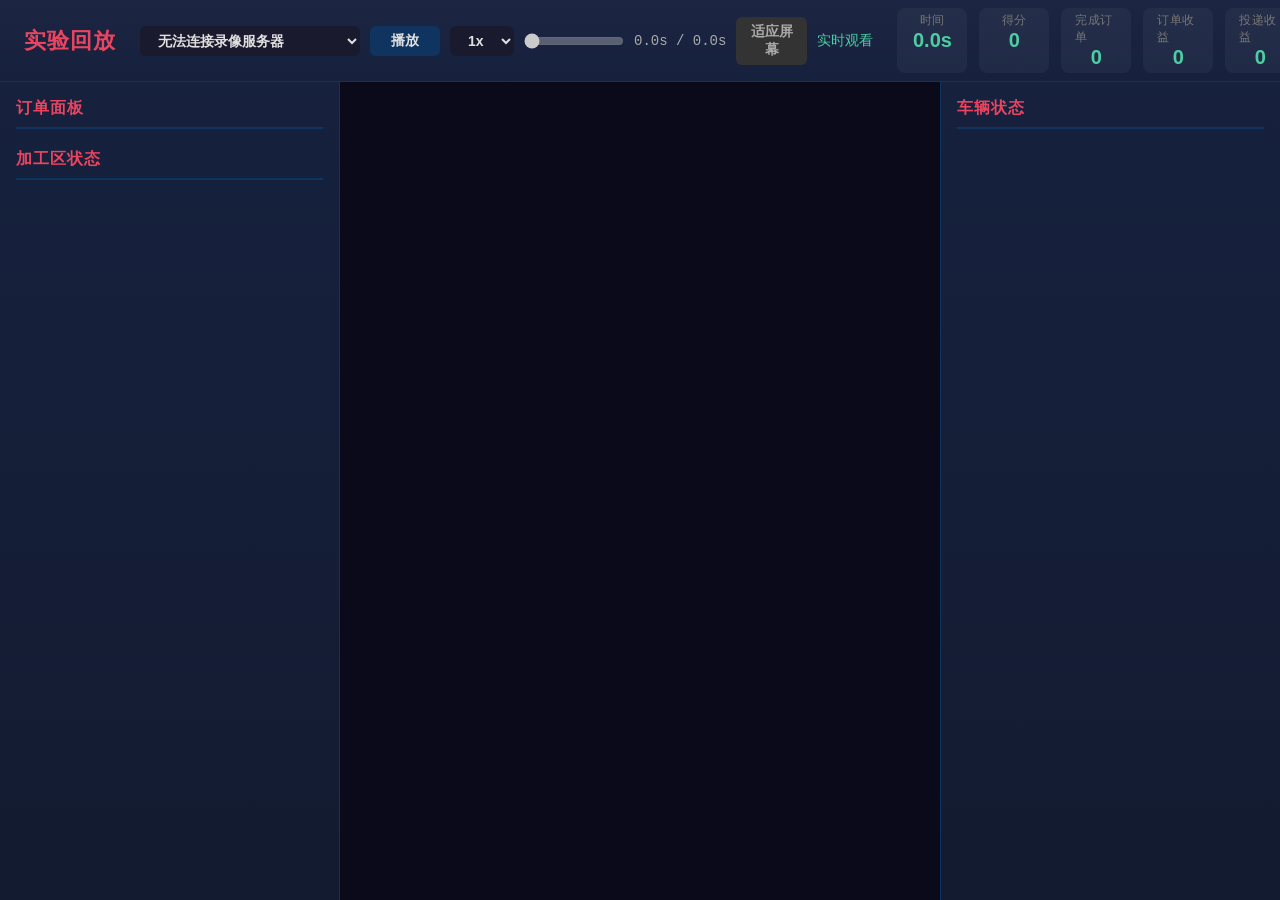
==== frontend/replay.html @ 47bfac2d "init Co-Authored-By: Claude Opus 4.7 <noreply@anthropic.com>" ====
<!DOCTYPE html>
<html lang="zh-CN">
<head>
    <meta charset="UTF-8">
    <meta name="viewport" content="width=device-width, initial-scale=1.0">
    <title>实验回放 - 多智能体供应链协同实验</title>
    <link rel="stylesheet" href="style.css">
    <style>
        #replay-controls {
            display: flex;
            align-items: center;
            gap: 10px;
        }
        #replay-controls select,
        #replay-controls button {
            padding: 6px 14px;
            border: none;
            border-radius: 6px;
            cursor: pointer;
            font-size: 14px;
            font-weight: 600;
            transition: all 0.2s;
        }
        #recording-select {
            background: #1a1a2e;
            color: #e0e0e0;
            border: 1px solid #0f3460;
            min-width: 220px;
            max-width: 320px;
        }
        #btn-play {
            background: #0f3460;
            color: #e0e0e0;
            min-width: 70px;
        }
        #btn-play:hover { background: #e94560; color: white; }
        #speed-select {
            background: #1a1a2e;
            color: #e0e0e0;
            border: 1px solid #0f3460;
        }
        #scrubber {
            flex: 1;
            min-width: 100px;
            max-width: 400px;
            cursor: pointer;
        }
        #replay-time {
            font-size: 14px;
            color: #aaa;
            white-space: nowrap;
            font-family: monospace;
        }
        .nav-link {
            color: #4ecca3;
            text-decoration: none;
            font-size: 14px;
            white-space: nowrap;
        }
        .nav-link:hover { color: #e94560; }
        #btn-fit-replay {
            background: #333;
            color: #aaa;
        }
        #btn-fit-replay:hover { background: #555; color: white; }
        .replay-status {
            font-size: 13px;
            color: #777;
            white-space: nowrap;
        }
    </style>
</head>
<body>
    <div id="app">
        <div id="header">
            <div id="title">实验回放</div>
            <div id="replay-controls">
                <select id="recording-select">
                    <option value="">选择录像...</option>
                </select>
                <button id="btn-play" disabled>播放</button>
                <select id="speed-select">
                    <option value="1">1x</option>
                    <option value="2">2x</option>
                    <option value="4">4x</option>
                    <option value="8">8x</option>
                </select>
                <input type="range" id="scrubber" min="0" max="0" value="0" disabled>
                <span id="replay-time">0.0s / 0.0s</span>
                <button id="btn-fit-replay">适应屏幕</button>
                <a href="index.html" class="nav-link">实时观看</a>
            </div>
            <div id="score-board">
                <div class="score-item">
                    <span class="label">时间</span>
                    <span id="time-display" class="value">0.0s</span>
                </div>
                <div class="score-item">
                    <span class="label">得分</span>
                    <span id="score-display" class="value">0</span>
                </div>
                <div class="score-item">
                    <span class="label">完成订单</span>
                    <span id="completed-display" class="value">0</span>
                </div>
                <div class="score-item">
                    <span class="label">订单收益</span>
                    <span id="order-reward-display" class="value">0</span>
                </div>
                <div class="score-item">
                    <span class="label">投递收益</span>
                    <span id="drop-reward-display" class="value">0</span>
                </div>
                <div class="score-item penalty">
                    <span class="label">碰撞扣分</span>
                    <span id="collision-display" class="value">0</span>
                </div>
                <div class="score-item penalty">
                    <span class="label">超时扣分</span>
                    <span id="overtime-display" class="value">0</span>
                </div>
            </div>
            <span id="replay-status-text" class="replay-status"></span>
        </div>
        <div id="main">
            <div id="left-sidebar">
                <div id="panel-orders">
                    <h3>订单面板</h3>
                    <div id="orders-list"></div>
                </div>
                <div id="panel-processing">
                    <h3>加工区状态</h3>
                    <div id="processing-list"></div>
                </div>
            </div>
            <div id="canvas-container">
                <canvas id="game-canvas"></canvas>
            </div>
            <div id="sidebar">
                <div id="panel-vehicles">
                    <h3>车辆状态</h3>
                    <div id="vehicles-list"></div>
                </div>
            </div>
        </div>
    </div>
    <script>window.REPLAY_MODE = true;</script>
    <script src="renderer.js"></script>
    <script src="replay.js"></script>
</body>
</html>
---- frontend/style.css ----
* {
    margin: 0;
    padding: 0;
    box-sizing: border-box;
}

body {
    font-family: -apple-system, BlinkMacSystemFont, "Segoe UI", Roboto, sans-serif;
    background: #1a1a2e;
    color: #e0e0e0;
    overflow: hidden;
    height: 100vh;
}

#app {
    display: flex;
    flex-direction: column;
    height: 100vh;
}

/* ── Header ── */

#header {
    display: flex;
    align-items: center;
    padding: 8px 24px;
    background: linear-gradient(180deg, #1c2541 0%, #16213e 100%);
    border-bottom: 1px solid #0f3460;
    gap: 24px;
    flex-shrink: 0;
    box-shadow: 0 2px 8px rgba(0,0,0,0.3);
}

#title {
    font-size: 22px;
    font-weight: 700;
    color: #e94560;
    white-space: nowrap;
    letter-spacing: 1px;
}

#controls {
    display: flex;
    gap: 10px;
}

#controls button {
    padding: 7px 20px;
    border: none;
    border-radius: 6px;
    cursor: pointer;
    font-size: 16px;
    font-weight: 600;
    transition: all 0.2s;
    letter-spacing: 0.5px;
}

#btn-start {
    background: #0f3460;
    color: #e0e0e0;
}

#btn-start:not(:disabled):hover {
    background: #e94560;
    color: white;
    box-shadow: 0 2px 8px rgba(233,69,96,0.4);
}

#btn-start:disabled {
    opacity: 0.5;
    cursor: not-allowed;
}

#btn-reset {
    background: #333;
    color: #aaa;
}

#btn-reset:hover {
    background: #555;
    color: white;
}

#score-board {
    display: flex;
    gap: 12px;
    margin-left: auto;
}

.score-item {
    display: flex;
    flex-direction: column;
    align-items: center;
    background: rgba(255,255,255,0.04);
    border-radius: 8px;
    padding: 4px 14px;
    min-width: 70px;
}

.score-item .label {
    font-size: 12px;
    color: #777;
    letter-spacing: 0.5px;
}

.score-item .value {
    font-size: 20px;
    font-weight: 700;
    color: #4ecca3;
}

.score-item.penalty .value {
    color: #e94560;
}

#status {
    display: flex;
    align-items: center;
    gap: 8px;
    font-size: 15px;
    color: #888;
}

#status-dot {
    width: 10px;
    height: 10px;
    border-radius: 50%;
    background: #666;
    box-shadow: 0 0 6px currentColor;
}

#status-dot.waiting { background: #f39c12; box-shadow: 0 0 8px #f39c12; }
#status-dot.ready { background: #4ecca3; box-shadow: 0 0 8px #4ecca3; }
#status-dot.running { background: #4ecca3; box-shadow: 0 0 8px #4ecca3; animation: pulse 1s infinite; }
#status-dot.ended { background: #e94560; box-shadow: 0 0 8px #e94560; }

@keyframes pulse {
    0%, 100% { opacity: 1; }
    50% { opacity: 0.4; }
}

/* ── Main Layout ── */

#main {
    display: flex;
    flex: 1;
    overflow: hidden;
}

/* ── Shared Sidebar Styles ── */

#left-sidebar,
#sidebar {
    width: 340px;
    background: linear-gradient(180deg, #16213e 0%, #131b30 100%);
    overflow-y: auto;
    padding: 16px;
    flex-shrink: 0;
    scrollbar-width: none;
    -ms-overflow-style: none;
}

#left-sidebar::-webkit-scrollbar,
#sidebar::-webkit-scrollbar {
    display: none;
}

#left-sidebar {
    border-right: 1px solid #0f3460;
}

#sidebar {
    border-left: 1px solid #0f3460;
}

#left-sidebar > div,
#sidebar > div {
    margin-bottom: 20px;
}

#left-sidebar h3,
#sidebar h3 {
    font-size: 16px;
    font-weight: 700;
    color: #e94560;
    margin-bottom: 10px;
    padding-bottom: 8px;
    border-bottom: 2px solid #0f3460;
    letter-spacing: 1px;
}

/* ── Panel Items ── */

.panel-item {
    background: #1a1a2e;
    border-radius: 8px;
    padding: 10px 12px;
    margin-bottom: 8px;
    font-size: 15px;
    line-height: 1.6;
    border-left: 3px solid transparent;
    transition: border-color 0.2s;
}

.panel-item:hover {
    background: #1e2245;
}

.panel-item .item-title {
    font-weight: 600;
    color: #4ecca3;
    margin-bottom: 2px;
}

.panel-item .item-detail {
    color: #999;
}

.panel-item.warning {
    border-left-color: #f39c12;
}

.panel-item.warning .item-title {
    color: #f39c12;
}

.panel-item.danger {
    border-left-color: #e94560;
}

.panel-item.danger .item-title {
    color: #e94560;
}

/* ── Progress Bar ── */

.progress-bar {
    height: 6px;
    background: #2a2a3e;
    border-radius: 3px;
    margin-top: 6px;
    overflow: hidden;
}

.progress-bar .fill {
    height: 100%;
    background: linear-gradient(90deg, #4ecca3, #38b28a);
    border-radius: 3px;
    transition: width 0.1s linear;
}

/* ── Material Tags ── */

.material-tag {
    display: inline-block;
    padding: 2px 8px;
    border-radius: 4px;
    font-size: 14px;
    margin: 2px;
    font-weight: 500;
}

.material-tag.have { background: #0f3460; color: #4ecca3; }
.material-tag.missing { background: #2a2a3e; color: #555; }

/* ── Canvas ── */

#canvas-container {
    flex: 1;
    display: block;
    background: #0a0a1a;
    overflow: hidden;
}

#game-canvas {
    display: block;
    width: 100%;
    height: 100%;
}
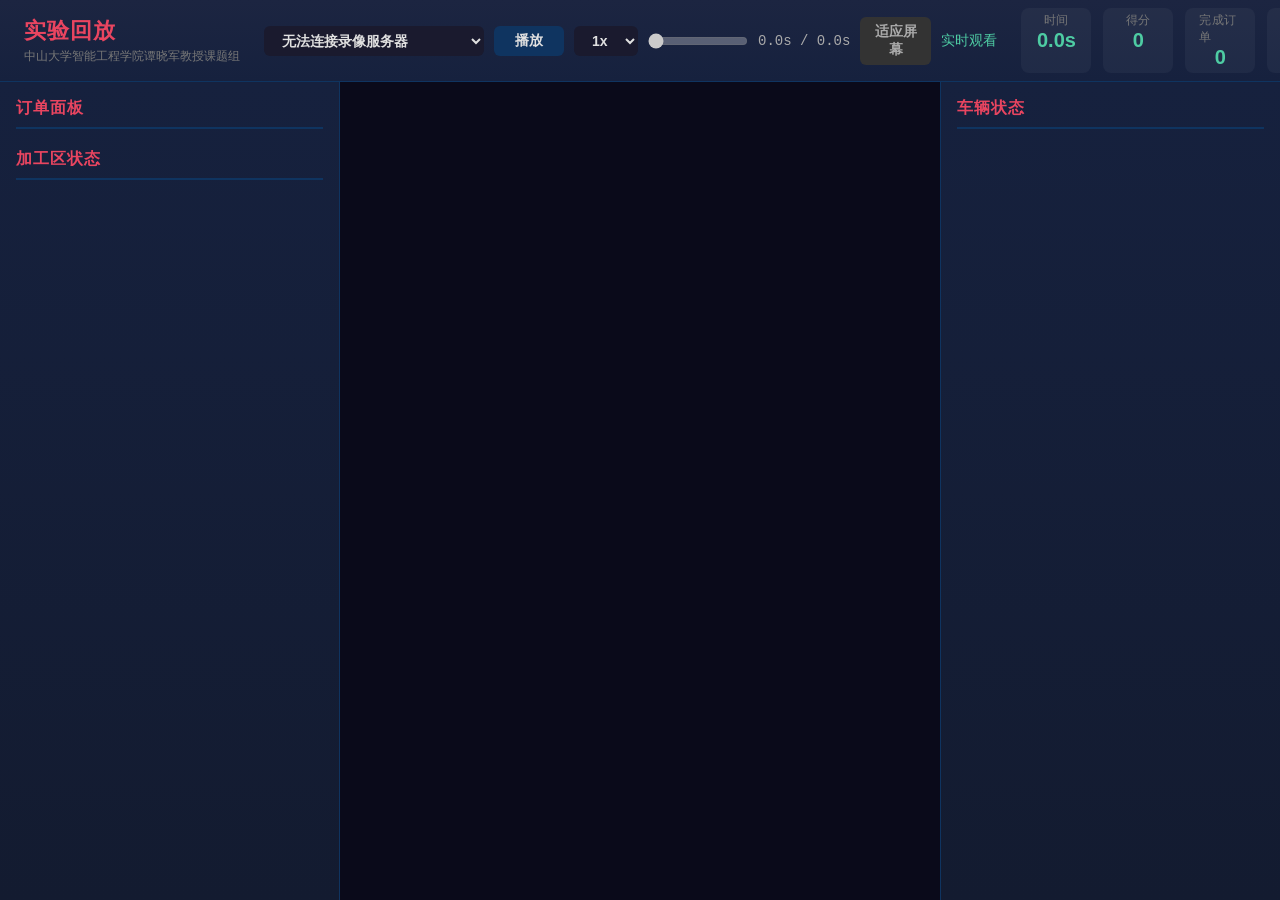
==== commit 1f9fa1ed: "更新版权信息" ====
--- a/frontend/replay.html
+++ b/frontend/replay.html
@@ -1,4 +1,6 @@
 <!DOCTYPE html>
+<!-- Copyright 2026 中山大学智能工程学院谭晓军教授课题组 -->
+<!-- SPDX-License-Identifier: Apache-2.0 -->
 <html lang="zh-CN">
 <head>
     <meta charset="UTF-8">
@@ -73,7 +75,10 @@
 <body>
     <div id="app">
         <div id="header">
-            <div id="title">实验回放</div>
+            <div id="title-group">
+                <div id="title">实验回放</div>
+                <div id="subtitle">中山大学智能工程学院谭晓军教授课题组</div>
+            </div>
             <div id="replay-controls">
                 <select id="recording-select">
                     <option value="">选择录像...</option>
--- a/frontend/style.css
+++ b/frontend/style.css
@@ -31,12 +31,24 @@
     box-shadow: 0 2px 8px rgba(0,0,0,0.3);
 }
 
+#title-group {
+    display: flex;
+    flex-direction: column;
+}
+
 #title {
     font-size: 22px;
     font-weight: 700;
     color: #e94560;
     white-space: nowrap;
     letter-spacing: 1px;
+}
+
+#subtitle {
+    font-size: 12px;
+    color: #777;
+    white-space: nowrap;
+    margin-top: 2px;
 }
 
 #controls {
